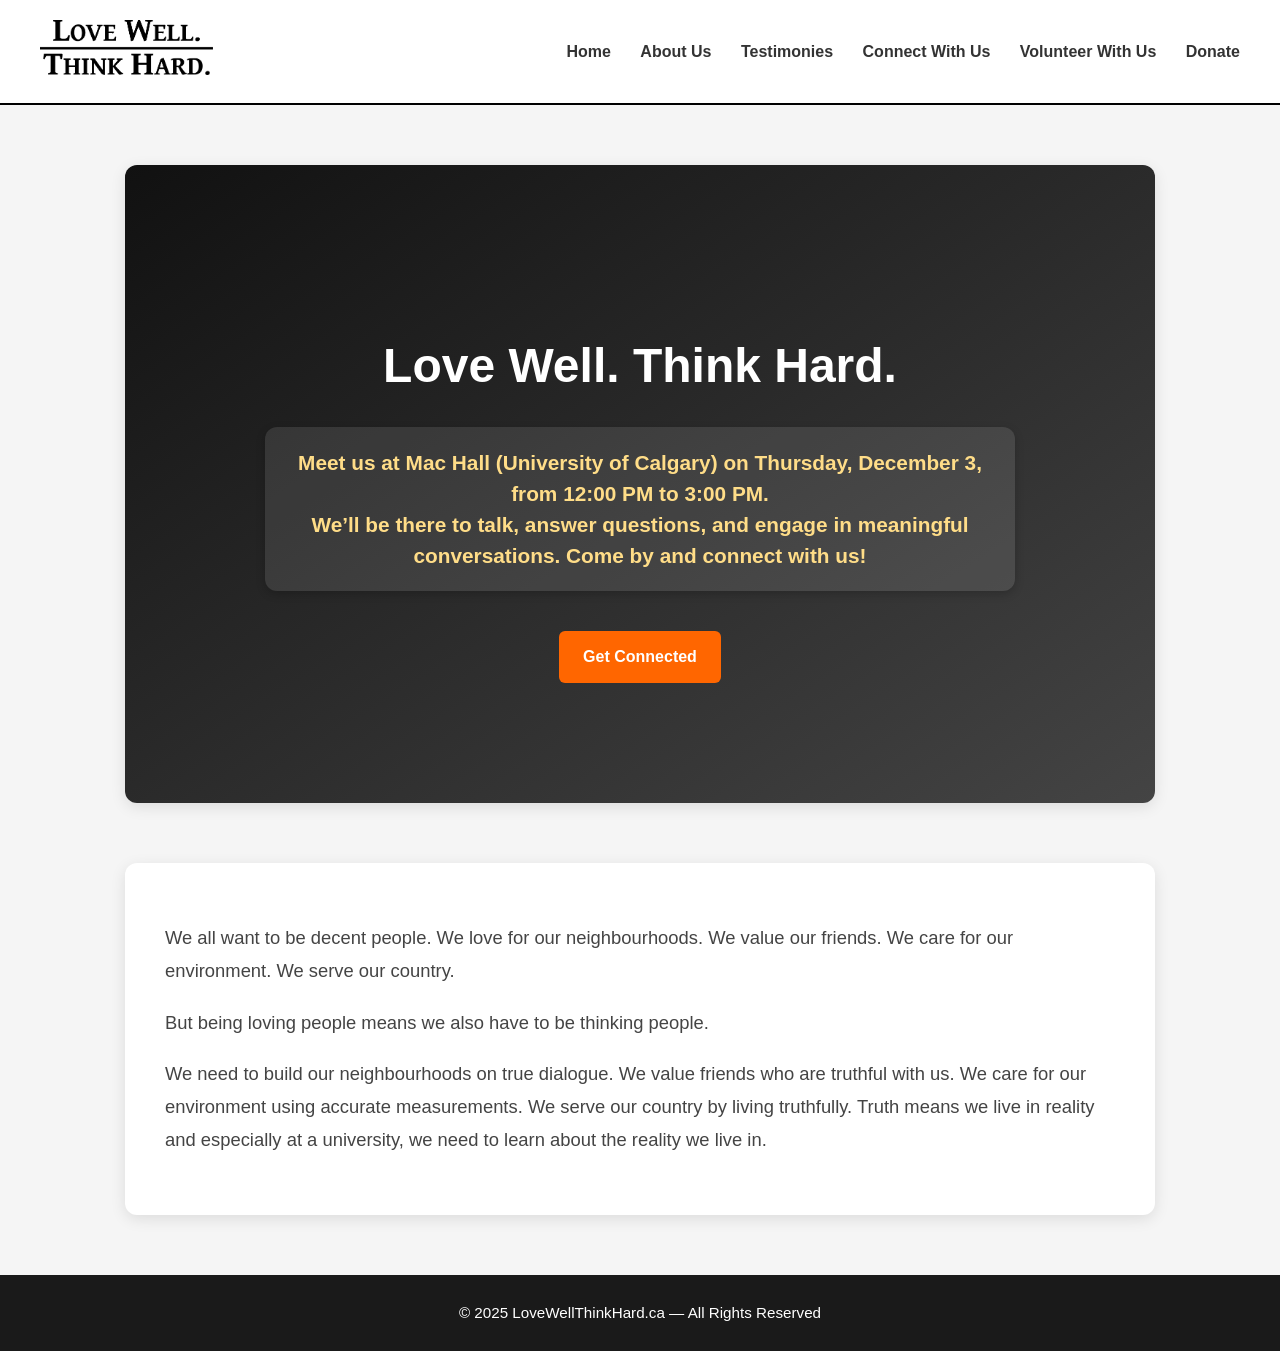
==== index.html @ a36fe513 "almost" ====
<!DOCTYPE html>
<html lang="en">
<head>
  <meta charset="UTF-8" />
  <meta name="viewport" content="width=device-width, initial-scale=1.0" />
  <link rel="icon" type="image/png" href="webfiles/logo small.jpg">

  <title>Love Well Think Hard - Home</title>
  <style>
    body {
      margin: 0;
      font-family: 'Segoe UI', Tahoma, Geneva, Verdana, sans-serif;
      background: #f5f5f5;
      color: #333;
      line-height: 1.7;
    }
    header {
      background: #ffffff;
      padding: 20px 40px;
      display: flex;
      justify-content: space-between;
      align-items: center;
      border-bottom: 2px solid #000000;
      position: sticky;
      top: 0;
      z-index: 10;
    }
    .logo img {
      height: 55px;
    }
    nav a {
      color: #333;
      margin-left: 25px;
      text-decoration: none;
      font-weight: 600;
      font-size: 1rem;
      transition: 0.3s;
    }
    nav a:hover {
      text-decoration: underline;
      color: #0077cc;
    }
    .hero {
      background: linear-gradient(to bottom right, #111, #444);
      color: white;
      padding: 120px 40px;
      text-align: center;
      border-radius: 12px;
      max-width: 950px;
      margin: 60px auto;
      box-shadow: 0 4px 15px rgba(0,0,0,0.1);
    }
    .hero h1 {
      font-size: 48px;
      font-weight: 800;
      margin-bottom: 20px;
    }
    .meet-us {
      background: rgba(255, 255, 255, 0.1);
      padding: 20px 25px;
      border-radius: 12px;
      font-size: 1.3rem;
      margin: 20px auto;
      max-width: 700px;
      color: #ffdd88;
      font-weight: 600;
      line-height: 1.5;
      box-shadow: 0 3px 10px rgba(0,0,0,0.2);
    }
    .intro {
      background: #ffffff;
      max-width: 950px;
      margin: 40px auto;
      padding: 40px;
      border-radius: 12px;
      box-shadow: 0 4px 15px rgba(0,0,0,0.1);
      font-size: 1.15rem;
      color: #444;
      line-height: 1.8;
    }
    .btn {
      background: #ff6600;
      padding: 12px 24px;
      border-radius: 6px;
      color: white;
      text-decoration: none;
      font-weight: bold;
      display: inline-block;
      margin-top: 20px;
      transition: 0.3s;
    }
    .btn:hover {
      background: #e65c00;
    }
    footer {
      background: #1a1a1a;
      color: white;
      text-align: center;
      padding: 25px;
      margin-top: 60px;
      font-size: 0.95rem;
    }
  </style>
</head>
<body>
  <header>
    <div class="logo">
      <img src="webfiles/logo.png" alt="Love Well Think Hard Logo">
    </div>
    <nav>
      <a href="index.html">Home</a>
      <a href="about.html">About Us</a>
      <a href="testimonies.html">Testimonies</a>
      <a href="connect.html">Connect With Us</a>
      <a href="volunteer.html">Volunteer With Us</a>
      <a href="donate.html">Donate</a>
    </nav>
  </header>

  <section class="hero">
    <h1>Love Well. Think Hard.</h1>

    <div class="meet-us">
      Meet us at <strong>Mac Hall (University of Calgary)</strong> on <strong>Thursday, December 3</strong>, from <strong>12:00 PM to 3:00 PM</strong>.<br>
      We’ll be there to talk, answer questions, and engage in meaningful conversations. Come by and connect with us!
    </div>

    <a href="connect.html" class="btn">Get Connected</a>
  </section>

  <section class="intro">
    <p>We all want to be decent people. We love for our neighbourhoods. We value our friends. We care for our environment. We serve our country.</p>
    <p>But being loving people means we also have to be thinking people.</p>
    <p>We need to build our neighbourhoods on true dialogue. We value friends who are truthful with us. We care for our environment using accurate measurements. We serve our country by living truthfully. Truth means we live in reality and especially at a university, we need to learn about the reality we live in.</p>
  </section>

  <footer>
    © 2025 LoveWellThinkHard.ca — All Rights Reserved
  </footer>
</body>
</html>
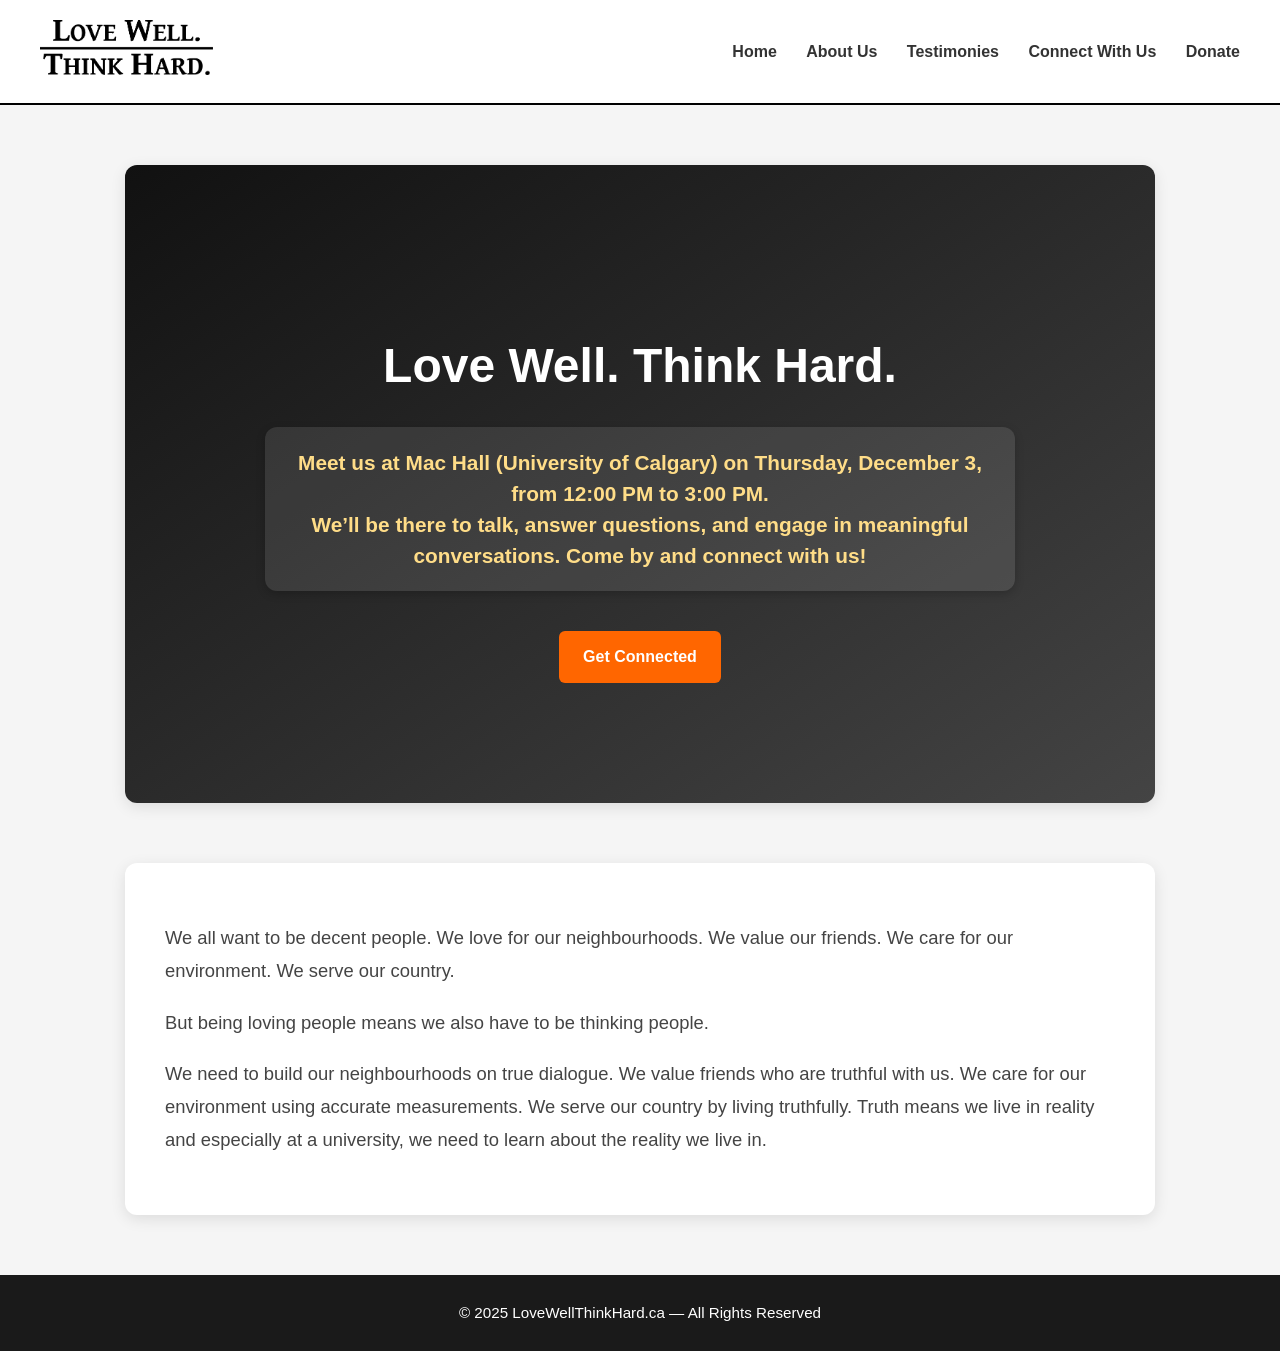
==== commit 43e549de: "Major changes" ====
--- a/index.html
+++ b/index.html
@@ -105,14 +105,17 @@
 <body>
   <header>
     <div class="logo">
-      <img src="webfiles/logo.png" alt="Love Well Think Hard Logo">
+      <a href="index.html">
+        <img src="webfiles/logo.png" alt="Love Well Think Hard Logo">
+      </a>
     </div>
+
     <nav>
       <a href="index.html">Home</a>
       <a href="about.html">About Us</a>
       <a href="testimonies.html">Testimonies</a>
       <a href="connect.html">Connect With Us</a>
-      <a href="volunteer.html">Volunteer With Us</a>
+      <!-- <a href="volunteer.html">Volunteer With Us</a> -->
       <a href="donate.html">Donate</a>
     </nav>
   </header>
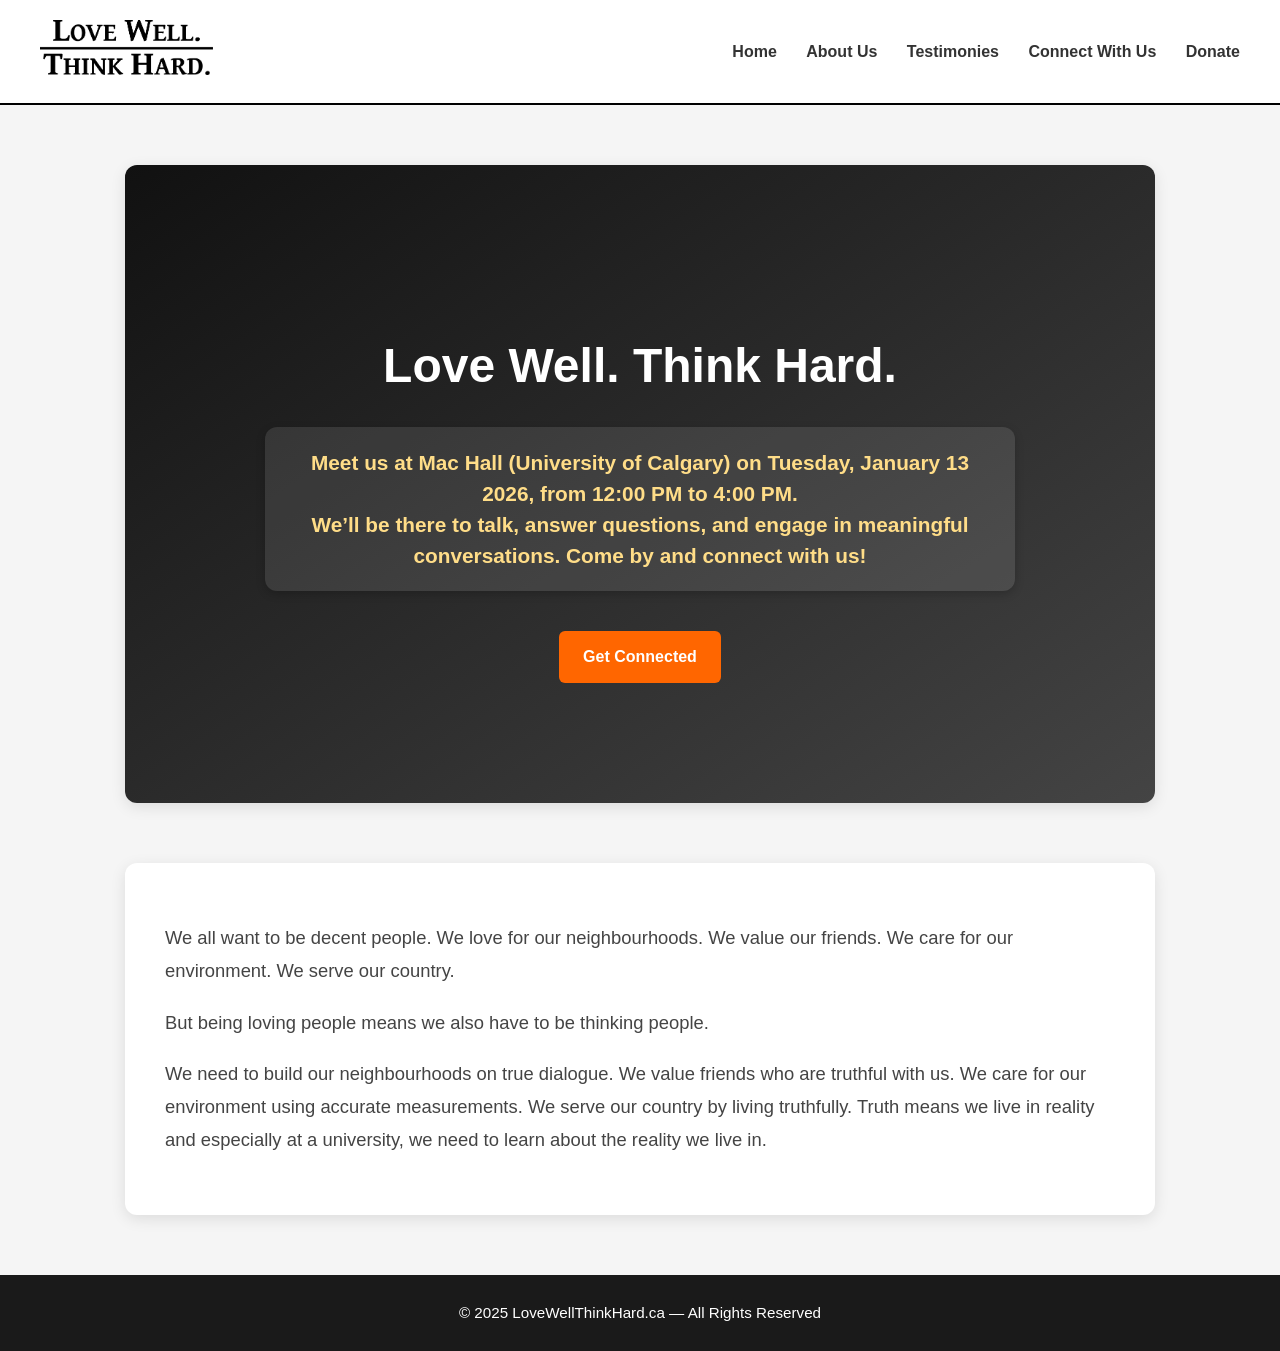
==== commit 010d3398: "update" ====
--- a/index.html
+++ b/index.html
@@ -124,7 +124,7 @@
     <h1>Love Well. Think Hard.</h1>
 
     <div class="meet-us">
-      Meet us at <strong>Mac Hall (University of Calgary)</strong> on <strong>Thursday, December 3</strong>, from <strong>12:00 PM to 3:00 PM</strong>.<br>
+      Meet us at <strong>Mac Hall (University of Calgary)</strong> on <strong>Tuesday, January 13 2026</strong>, from <strong>12:00 PM to 4:00 PM</strong>.<br>
       We’ll be there to talk, answer questions, and engage in meaningful conversations. Come by and connect with us!
     </div>
 
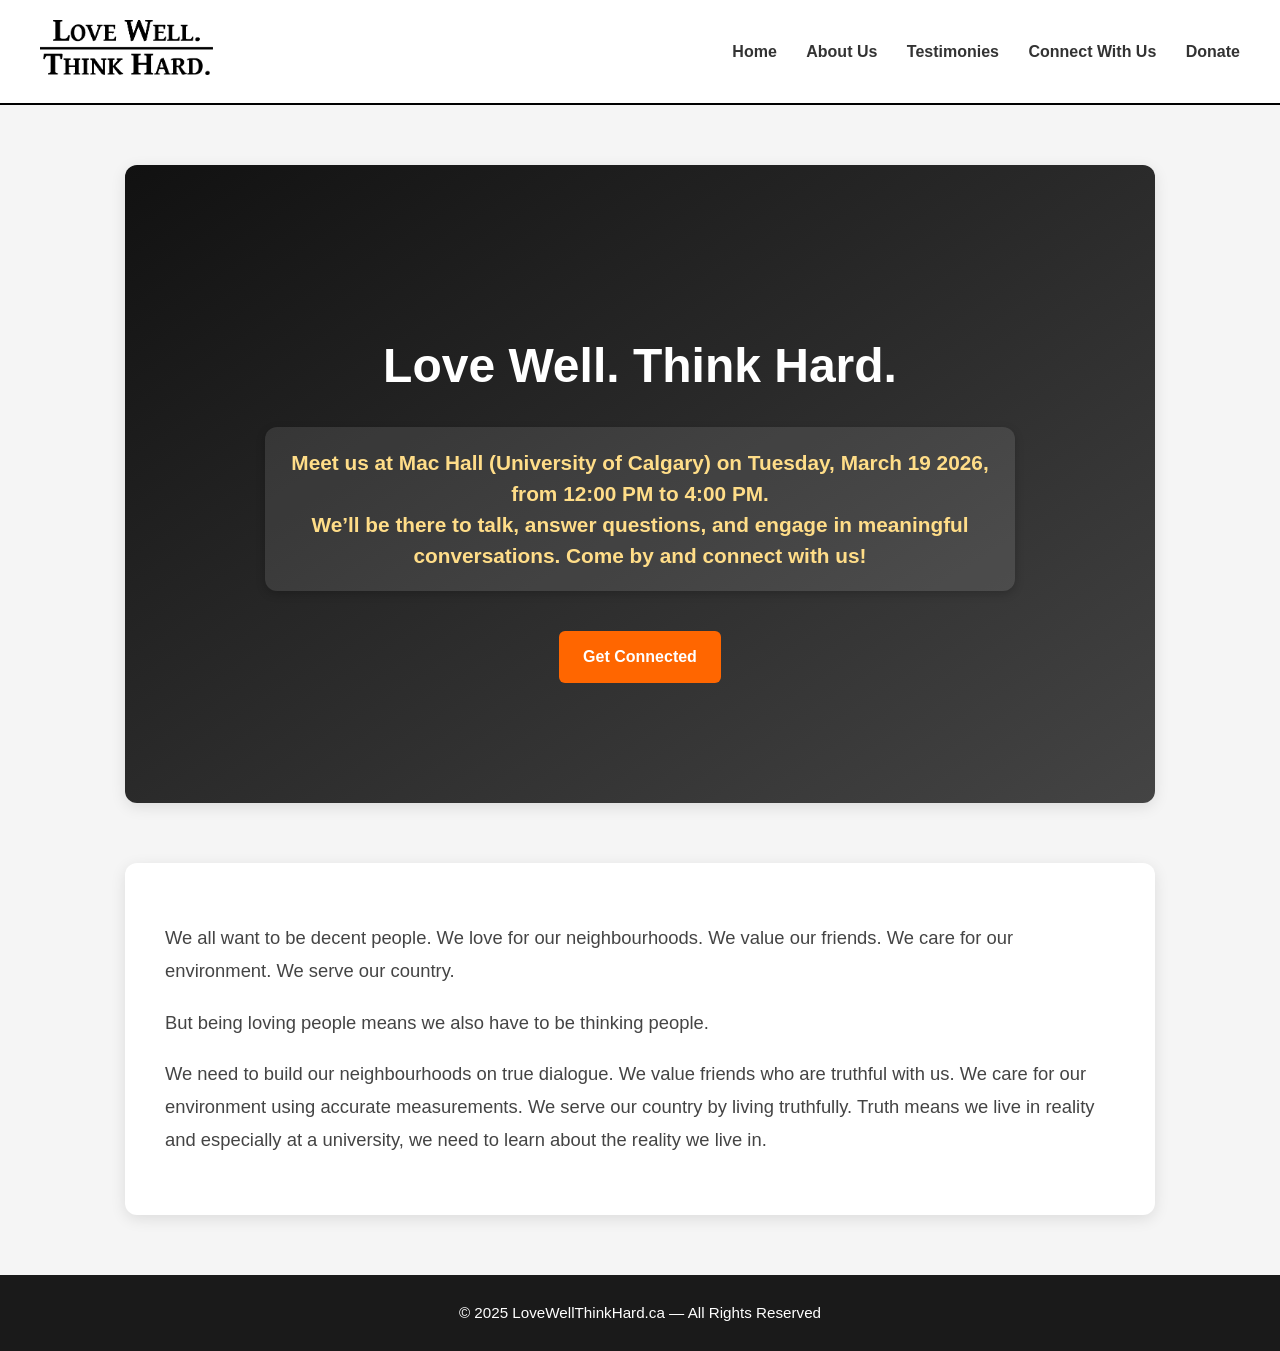
==== commit a5724315: "march 2026" ====
--- a/index.html
+++ b/index.html
@@ -124,7 +124,7 @@
     <h1>Love Well. Think Hard.</h1>
 
     <div class="meet-us">
-      Meet us at <strong>Mac Hall (University of Calgary)</strong> on <strong>Tuesday, January 13 2026</strong>, from <strong>12:00 PM to 4:00 PM</strong>.<br>
+      Meet us at <strong>Mac Hall (University of Calgary)</strong> on <strong>Tuesday, March 19 2026</strong>, from <strong>12:00 PM to 4:00 PM</strong>.<br>
       We’ll be there to talk, answer questions, and engage in meaningful conversations. Come by and connect with us!
     </div>
 
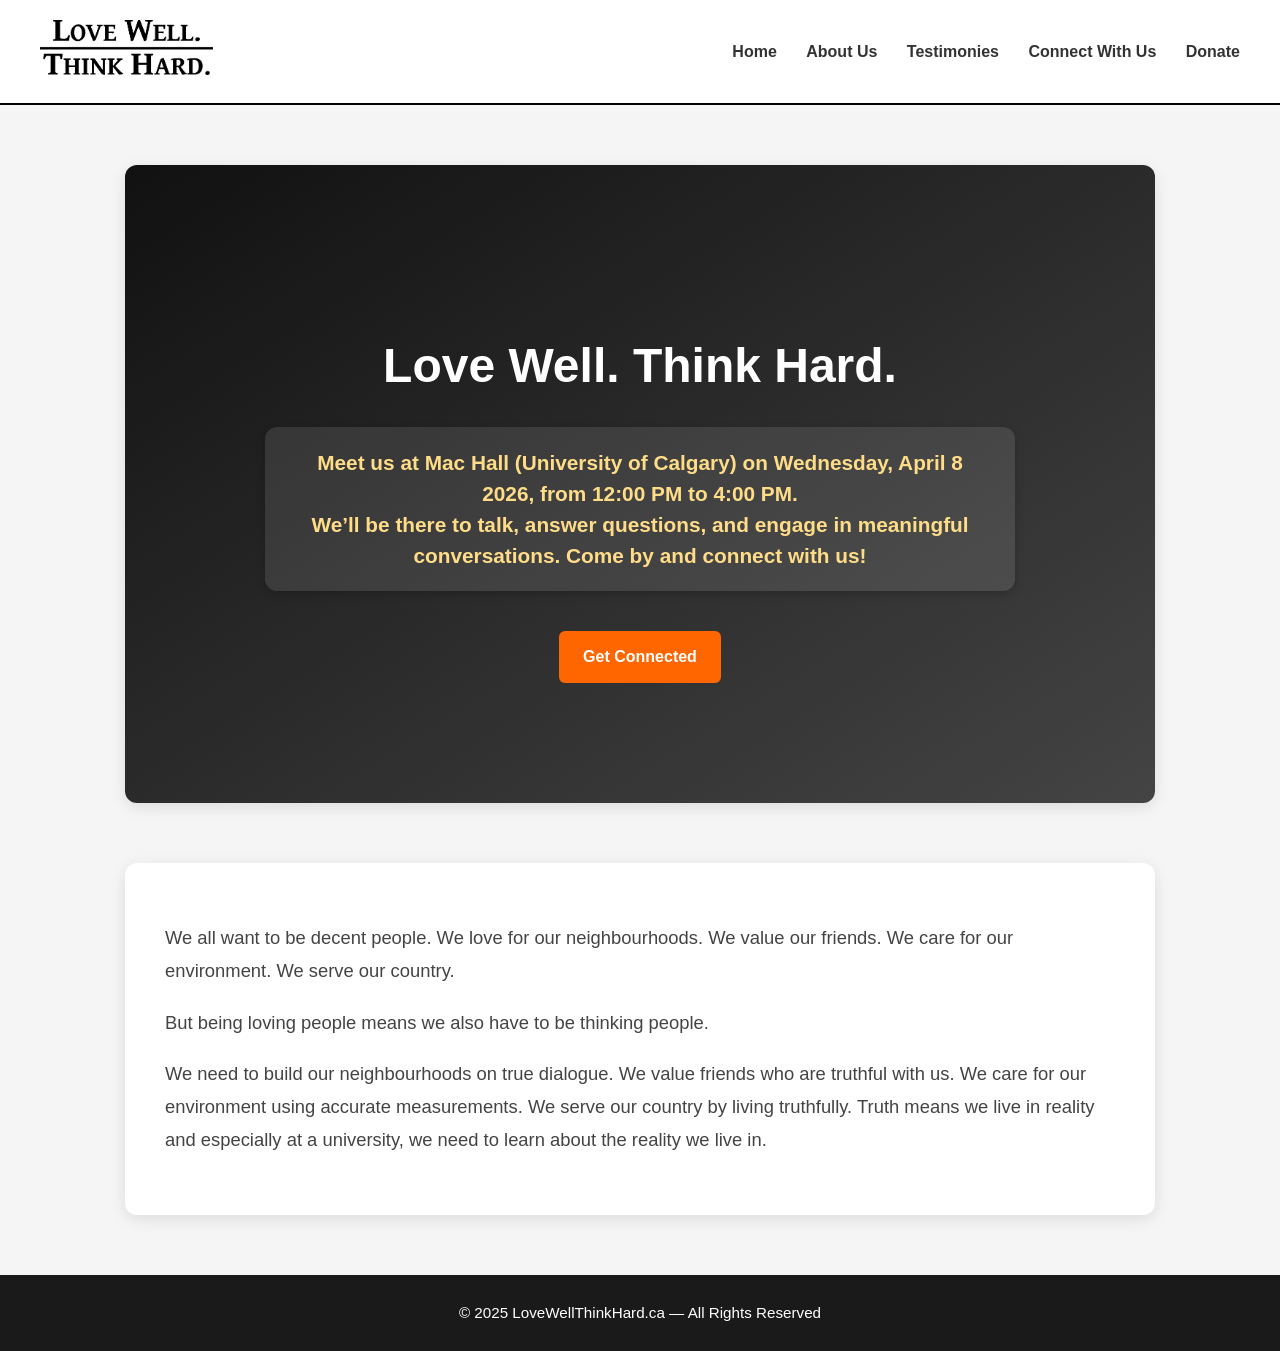
==== commit 5a21cbba: "april" ====
--- a/index.html
+++ b/index.html
@@ -124,7 +124,7 @@
     <h1>Love Well. Think Hard.</h1>
 
     <div class="meet-us">
-      Meet us at <strong>Mac Hall (University of Calgary)</strong> on <strong>Tuesday, March 19 2026</strong>, from <strong>12:00 PM to 4:00 PM</strong>.<br>
+      Meet us at <strong>Mac Hall (University of Calgary)</strong> on <strong>Wednesday, April 8 2026</strong>, from <strong>12:00 PM to 4:00 PM</strong>.<br>
       We’ll be there to talk, answer questions, and engage in meaningful conversations. Come by and connect with us!
     </div>
 
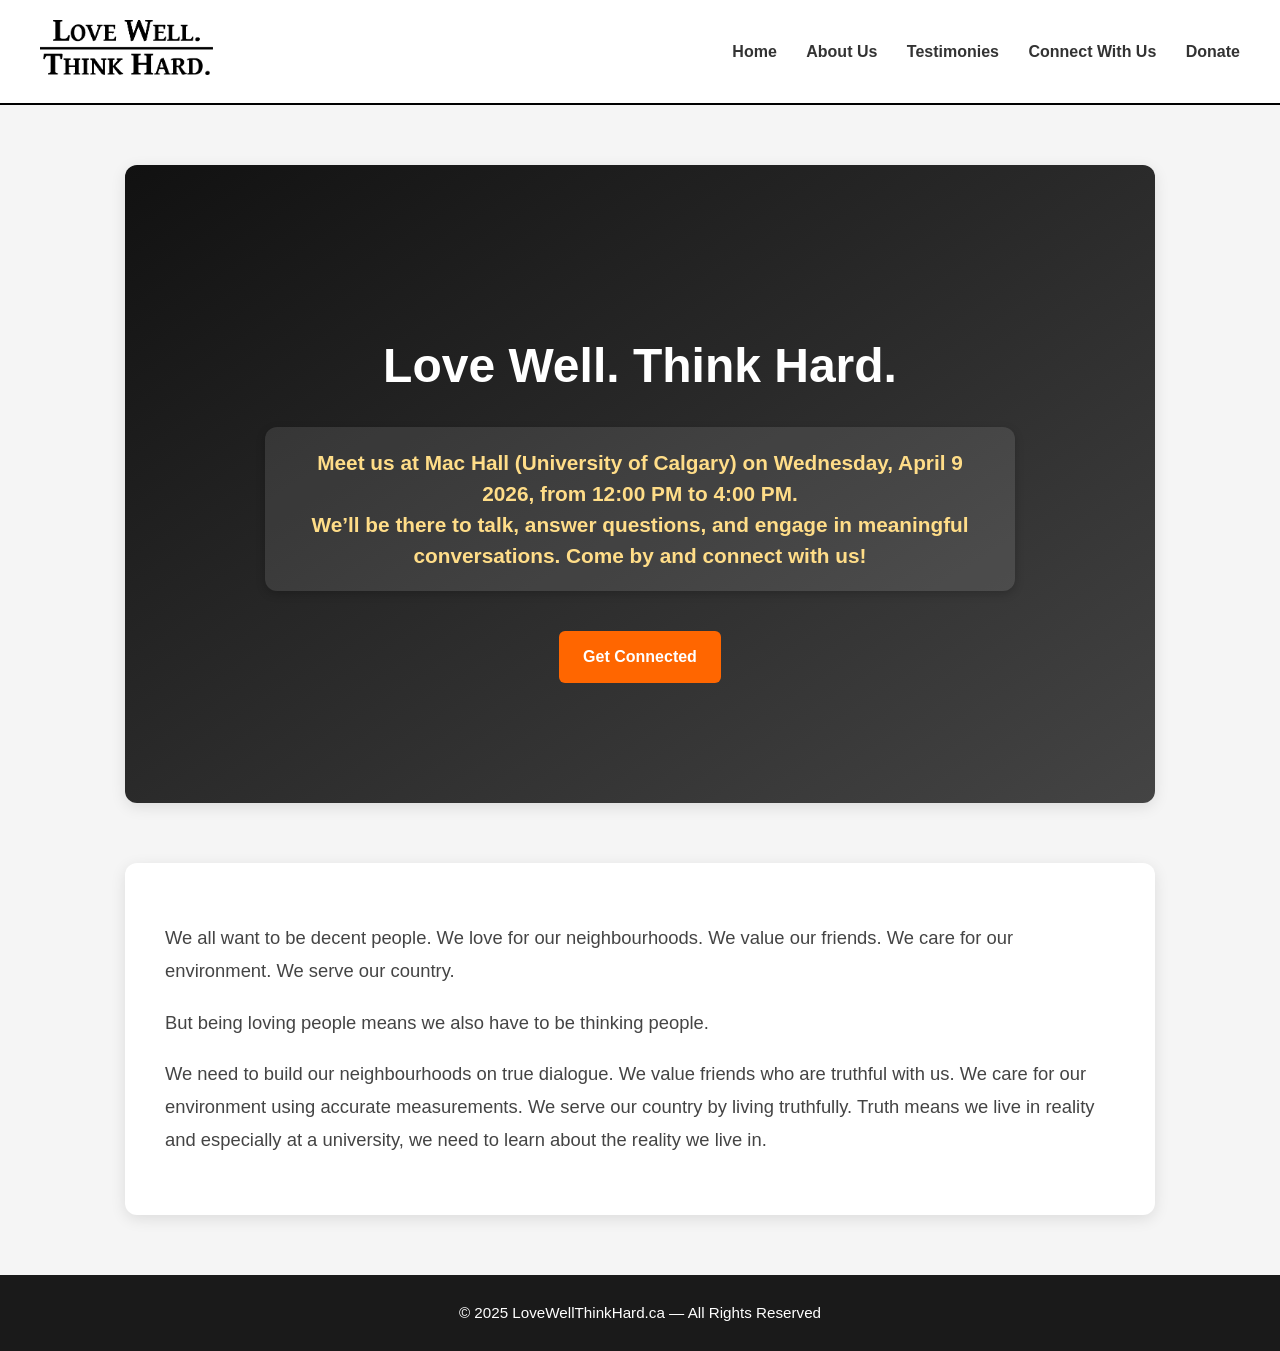
==== commit 5d4f9b7b: "apr9" ====
--- a/index.html
+++ b/index.html
@@ -124,7 +124,7 @@
     <h1>Love Well. Think Hard.</h1>
 
     <div class="meet-us">
-      Meet us at <strong>Mac Hall (University of Calgary)</strong> on <strong>Wednesday, April 8 2026</strong>, from <strong>12:00 PM to 4:00 PM</strong>.<br>
+      Meet us at <strong>Mac Hall (University of Calgary)</strong> on <strong>Wednesday, April 9 2026</strong>, from <strong>12:00 PM to 4:00 PM</strong>.<br>
       We’ll be there to talk, answer questions, and engage in meaningful conversations. Come by and connect with us!
     </div>
 
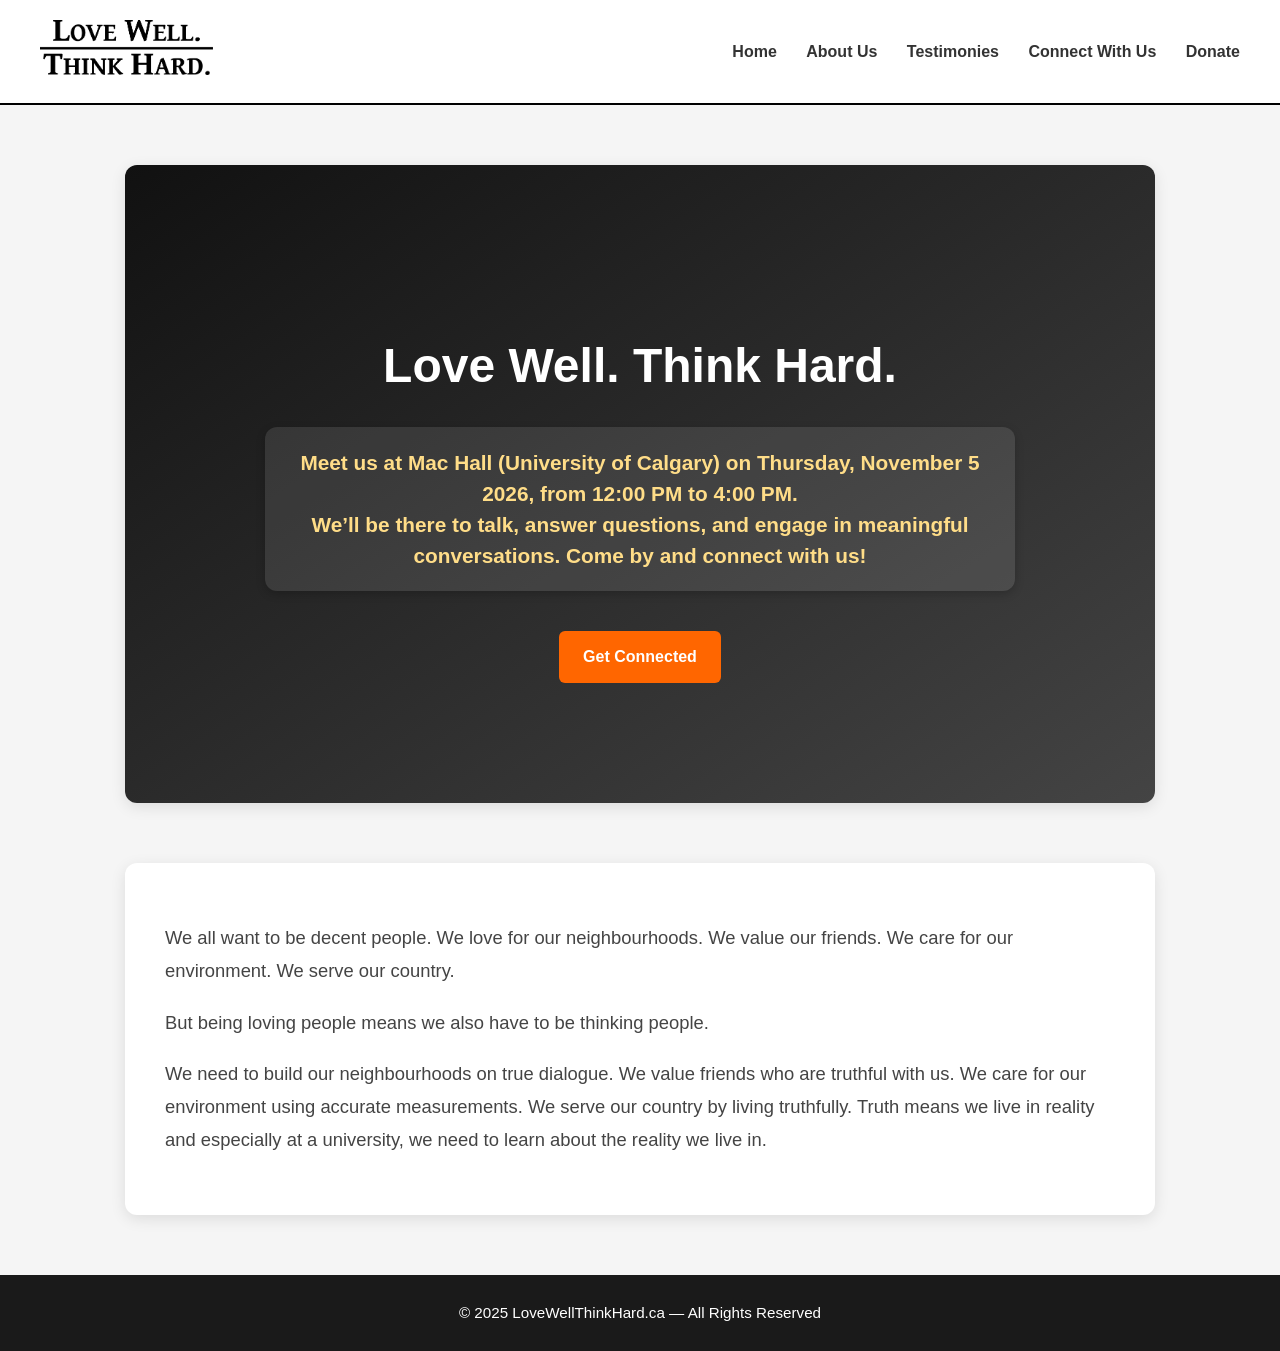
==== commit 83a604c3: "nov 5 update" ====
--- a/index.html
+++ b/index.html
@@ -124,7 +124,7 @@
     <h1>Love Well. Think Hard.</h1>
 
     <div class="meet-us">
-      Meet us at <strong>Mac Hall (University of Calgary)</strong> on <strong>Wednesday, April 9 2026</strong>, from <strong>12:00 PM to 4:00 PM</strong>.<br>
+      Meet us at <strong>Mac Hall (University of Calgary)</strong> on <strong>Thursday, November 5 2026</strong>, from <strong>12:00 PM to 4:00 PM</strong>.<br>
       We’ll be there to talk, answer questions, and engage in meaningful conversations. Come by and connect with us!
     </div>
 
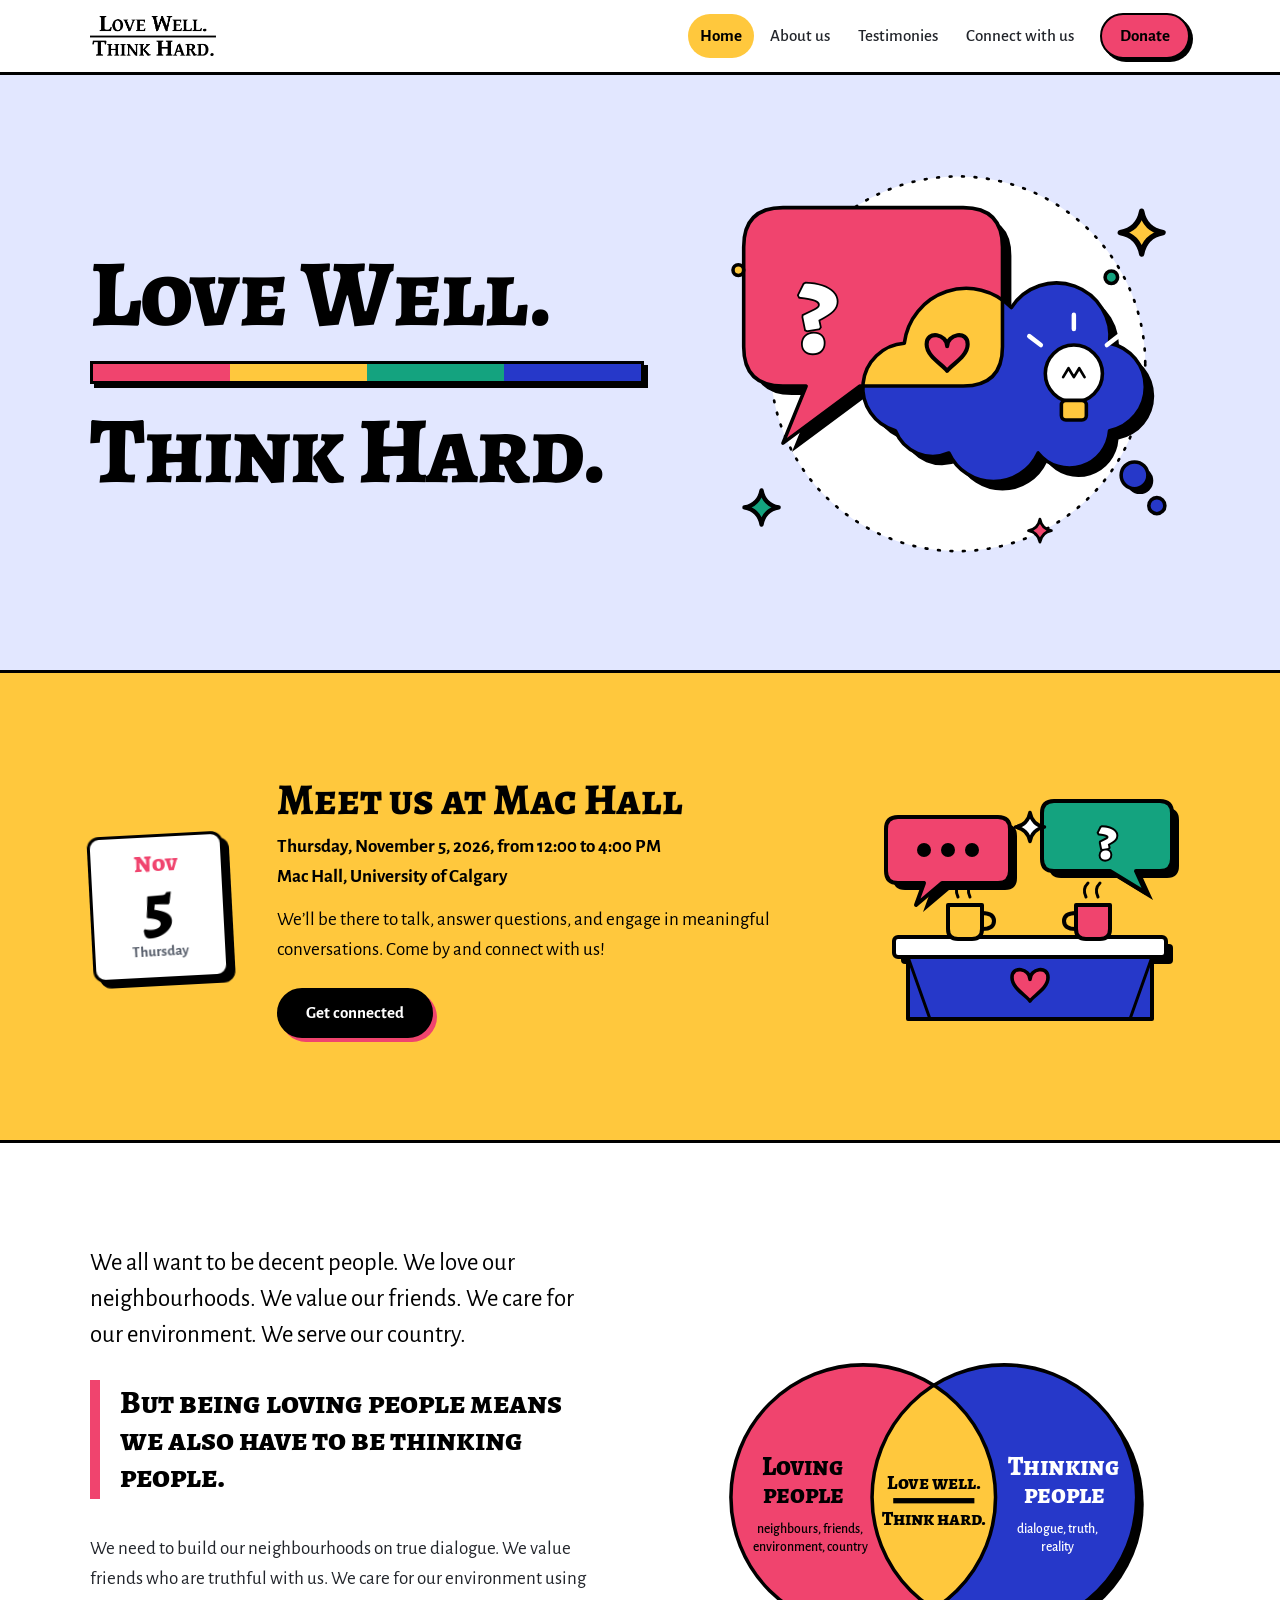
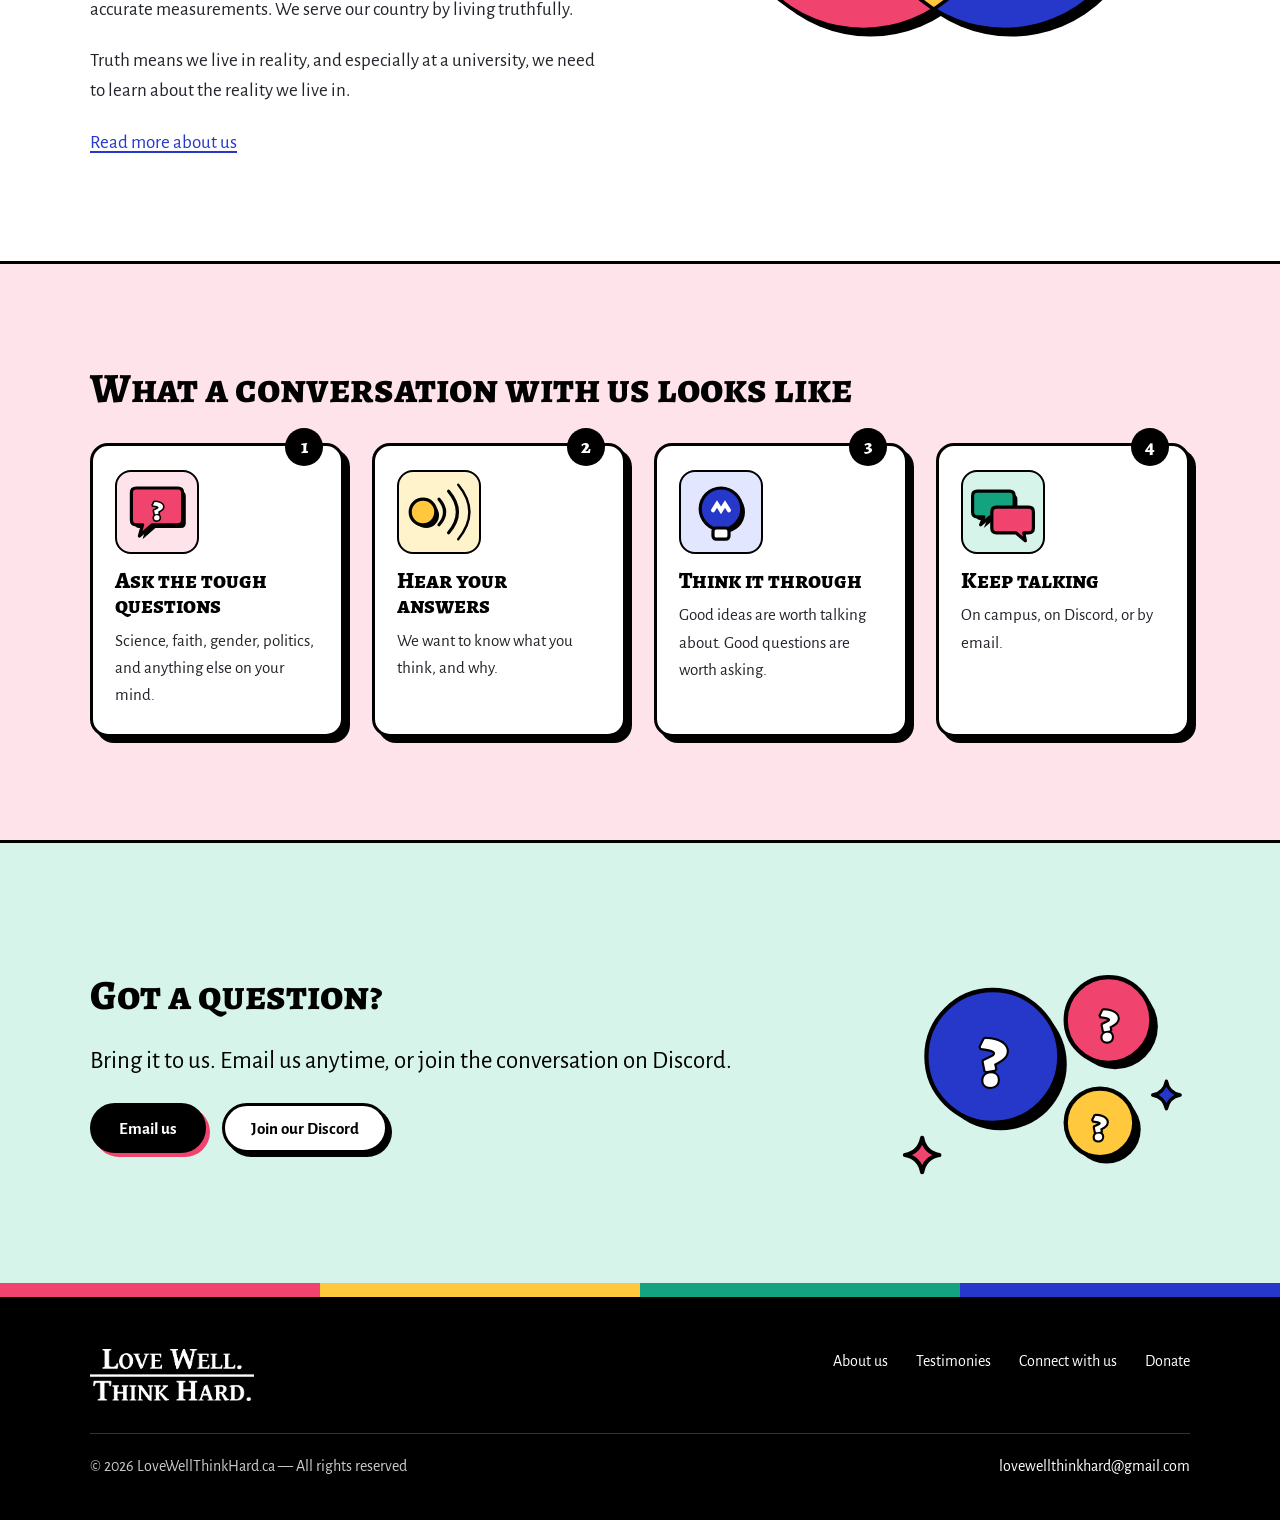
==== commit 35c6defc: "colorful added" ====
--- a/index.html
+++ b/index.html
@@ -1,144 +1,211 @@
 <!DOCTYPE html>
 <html lang="en">
 <head>
-  <meta charset="UTF-8" />
-  <meta name="viewport" content="width=device-width, initial-scale=1.0" />
-  <link rel="icon" type="image/png" href="webfiles/logo small.jpg">
-
-  <title>Love Well Think Hard - Home</title>
-  <style>
-    body {
-      margin: 0;
-      font-family: 'Segoe UI', Tahoma, Geneva, Verdana, sans-serif;
-      background: #f5f5f5;
-      color: #333;
-      line-height: 1.7;
-    }
-    header {
-      background: #ffffff;
-      padding: 20px 40px;
-      display: flex;
-      justify-content: space-between;
-      align-items: center;
-      border-bottom: 2px solid #000000;
-      position: sticky;
-      top: 0;
-      z-index: 10;
-    }
-    .logo img {
-      height: 55px;
-    }
-    nav a {
-      color: #333;
-      margin-left: 25px;
-      text-decoration: none;
-      font-weight: 600;
-      font-size: 1rem;
-      transition: 0.3s;
-    }
-    nav a:hover {
-      text-decoration: underline;
-      color: #0077cc;
-    }
-    .hero {
-      background: linear-gradient(to bottom right, #111, #444);
-      color: white;
-      padding: 120px 40px;
-      text-align: center;
-      border-radius: 12px;
-      max-width: 950px;
-      margin: 60px auto;
-      box-shadow: 0 4px 15px rgba(0,0,0,0.1);
-    }
-    .hero h1 {
-      font-size: 48px;
-      font-weight: 800;
-      margin-bottom: 20px;
-    }
-    .meet-us {
-      background: rgba(255, 255, 255, 0.1);
-      padding: 20px 25px;
-      border-radius: 12px;
-      font-size: 1.3rem;
-      margin: 20px auto;
-      max-width: 700px;
-      color: #ffdd88;
-      font-weight: 600;
-      line-height: 1.5;
-      box-shadow: 0 3px 10px rgba(0,0,0,0.2);
-    }
-    .intro {
-      background: #ffffff;
-      max-width: 950px;
-      margin: 40px auto;
-      padding: 40px;
-      border-radius: 12px;
-      box-shadow: 0 4px 15px rgba(0,0,0,0.1);
-      font-size: 1.15rem;
-      color: #444;
-      line-height: 1.8;
-    }
-    .btn {
-      background: #ff6600;
-      padding: 12px 24px;
-      border-radius: 6px;
-      color: white;
-      text-decoration: none;
-      font-weight: bold;
-      display: inline-block;
-      margin-top: 20px;
-      transition: 0.3s;
-    }
-    .btn:hover {
-      background: #e65c00;
-    }
-    footer {
-      background: #1a1a1a;
-      color: white;
-      text-align: center;
-      padding: 25px;
-      margin-top: 60px;
-      font-size: 0.95rem;
-    }
-  </style>
+  <meta charset="UTF-8">
+  <meta name="viewport" content="width=device-width, initial-scale=1">
+  <title>Love Well. Think Hard.</title>
+  <meta name="description" content="A group of local Christians at the University of Calgary who love our community and love dialogue. Come talk with us.">
+  <meta name="theme-color" content="#ffffff">
+  <meta property="og:title" content="Love Well. Think Hard.">
+  <meta property="og:description" content="A group of local Christians at the University of Calgary who love our community and love dialogue. Come talk with us.">
+  <meta property="og:image" content="webfiles/logo.png">
+  <link rel="icon" type="image/jpeg" href="webfiles/logo%20small.jpg">
+  <link rel="preconnect" href="https://fonts.googleapis.com">
+  <link rel="preconnect" href="https://fonts.gstatic.com" crossorigin>
+  <link rel="stylesheet" href="https://fonts.googleapis.com/css2?family=Alegreya+SC:wght@700;800&family=Alegreya+Sans:ital,wght@0,400;0,500;0,700;1,400&display=swap">
+  <link rel="stylesheet" href="styles.css">
 </head>
 <body>
-  <header>
-    <div class="logo">
-      <a href="index.html">
-        <img src="webfiles/logo.png" alt="Love Well Think Hard Logo">
+  <a class="skip" href="#main">Skip to content</a>
+
+  <header class="site-header">
+    <div class="wrap">
+      <a class="brand" href="index.html">
+        <img src="webfiles/logo.png" alt="Love Well. Think Hard. — home" width="1892" height="601">
       </a>
+      <button class="nav-toggle" type="button" aria-expanded="false" aria-controls="site-nav" aria-label="Menu"><span></span></button>
+      <nav id="site-nav" class="nav" aria-label="Main">
+        <a href="index.html" aria-current="page">Home</a>
+        <a href="about.html">About us</a>
+        <a href="testimonies.html">Testimonies</a>
+        <a href="connect.html">Connect with us</a>
+        <!-- <a href="volunteer.html">Volunteer with us</a> -->
+        <a href="donate.html" class="nav-donate">Donate</a>
+      </nav>
     </div>
-
-    <nav>
-      <a href="index.html">Home</a>
-      <a href="about.html">About Us</a>
-      <a href="testimonies.html">Testimonies</a>
-      <a href="connect.html">Connect With Us</a>
-      <!-- <a href="volunteer.html">Volunteer With Us</a> -->
-      <a href="donate.html">Donate</a>
-    </nav>
   </header>
 
-  <section class="hero">
-    <h1>Love Well. Think Hard.</h1>
-
-    <div class="meet-us">
-      Meet us at <strong>Mac Hall (University of Calgary)</strong> on <strong>Thursday, November 5 2026</strong>, from <strong>12:00 PM to 4:00 PM</strong>.<br>
-      We’ll be there to talk, answer questions, and engage in meaningful conversations. Come by and connect with us!
+  <main id="main">
+    <section class="split hero cobalt-tint">
+      <div class="wrap split-grid">
+        <h1 class="hero-title">
+          <span class="split-top">Love Well.</span>
+          <span class="split-rule" aria-hidden="true"></span>
+          <span class="split-bottom">Think Hard.</span>
+        </h1>
+        <svg class="art" viewBox="0 0 540 470" role="img" aria-label="Illustration: a speech bubble and a thought bubble overlap, with a heart where they meet">
+  <defs><clipPath id="clip-bubble"><path d="M84,50 H286 Q330,50 330,94 V206 Q330,250 286,250 H170 L84,314 L110,250 H84 Q40,250 40,206 V94 Q40,50 84,50 Z"/></clipPath></defs>
+  <circle cx="280" cy="225" r="210" class="f-white"/>
+  <circle cx="280" cy="225" r="210" class="ink-thin no-fill" stroke-dasharray="2 12"/>
+  <path class="f-ink" transform="translate(10 10)" d="M84,50 H286 Q330,50 330,94 V206 Q330,250 286,250 H170 L84,314 L110,250 H84 Q40,250 40,206 V94 Q40,50 84,50 Z"/>
+  <path class="f-ink" transform="translate(10 10)" d="M210,300 A50,50 0 0 1 220,202 A70,70 0 0 1 340,162 A60,60 0 0 1 450,202 A50,50 0 0 1 450,300 A45,45 0 0 1 370,325 A55,55 0 0 1 270,325 A45,45 0 0 1 210,300 Z"/>
+  <path class="f-rose" d="M84,50 H286 Q330,50 330,94 V206 Q330,250 286,250 H170 L84,314 L110,250 H84 Q40,250 40,206 V94 Q40,50 84,50 Z"/>
+  <path class="f-cobalt" d="M210,300 A50,50 0 0 1 220,202 A70,70 0 0 1 340,162 A60,60 0 0 1 450,202 A50,50 0 0 1 450,300 A45,45 0 0 1 370,325 A55,55 0 0 1 270,325 A45,45 0 0 1 210,300 Z"/>
+  <path class="f-sun" d="M210,300 A50,50 0 0 1 220,202 A70,70 0 0 1 340,162 A60,60 0 0 1 450,202 A50,50 0 0 1 450,300 A45,45 0 0 1 370,325 A55,55 0 0 1 270,325 A45,45 0 0 1 210,300 Z" clip-path="url(#clip-bubble)"/>
+  <path class="ink no-fill" d="M84,50 H286 Q330,50 330,94 V206 Q330,250 286,250 H170 L84,314 L110,250 H84 Q40,250 40,206 V94 Q40,50 84,50 Z"/>
+  <path class="ink no-fill" d="M210,300 A50,50 0 0 1 220,202 A70,70 0 0 1 340,162 A60,60 0 0 1 450,202 A50,50 0 0 1 450,300 A45,45 0 0 1 370,325 A55,55 0 0 1 270,325 A45,45 0 0 1 210,300 Z"/>
+  <circle cx="478" cy="350" r="15" class="f-ink" transform="translate(6 6)"/>
+  <circle cx="478" cy="350" r="15" class="ink f-cobalt"/>
+  <circle cx="503" cy="384" r="9" class="ink f-cobalt"/>
+  <text x="122" y="212" class="art-glyph" font-size="150" text-anchor="middle">?</text>
+  <g>
+    <line x1="410" y1="186" x2="410" y2="170" class="ray"/>
+    <line x1="447" y1="204" x2="460" y2="194" class="ray"/>
+    <line x1="373" y1="204" x2="360" y2="194" class="ray"/>
+    <circle cx="410" cy="236" r="32" class="ink f-white"/>
+    <path d="M398,240 L404,230 L410,240 L416,230 L422,240" class="ink-thin no-fill"/>
+    <rect x="396" y="266" width="28" height="22" rx="5" class="ink f-sun"/>
+  </g>
+  <path class="ink f-rose" transform="translate(268 210) scale(1.15) translate(0 -14)" d="M0,10 C0,-2 -20,-6 -20,8 C-20,20 -4,28 0,34 C4,28 20,20 20,8 C20,-6 0,-2 0,10 Z"/>
+  <path class="ink f-sun" transform="translate(486 78) scale(1.5)" d="M0,-16 Q2.5,-2.5 16,0 Q2.5,2.5 0,16 Q-2.5,2.5 -16,0 Q-2.5,-2.5 0,-16Z"/>
+  <path class="ink f-mint" transform="translate(60 386) scale(1.2)" d="M0,-16 Q2.5,-2.5 16,0 Q2.5,2.5 0,16 Q-2.5,2.5 -16,0 Q-2.5,-2.5 0,-16Z"/>
+  <path class="ink f-rose" transform="translate(372 412) scale(0.8)" d="M0,-16 Q2.5,-2.5 16,0 Q2.5,2.5 0,16 Q-2.5,2.5 -16,0 Q-2.5,-2.5 0,-16Z"/>
+  <circle cx="452" cy="128" r="7" class="ink f-mint"/>
+  <circle cx="34" cy="120" r="6" class="ink f-sun"/>
+</svg>
+      </div>
+    </section>
+
+    <section class="band sun" aria-labelledby="event-title">
+      <div class="wrap event">
+        <div class="event-date" aria-hidden="true">
+          <span class="m">Nov</span>
+          <span class="d">5</span>
+          <span class="w">Thursday</span>
+        </div>
+        <div class="event-body">
+          <h2 id="event-title">Meet us at Mac Hall</h2>
+          <p class="when">Thursday, November 5, 2026, from 12:00 to 4:00 PM<br>Mac Hall, University of Calgary</p>
+          <p>We’ll be there to talk, answer questions, and engage in meaningful conversations. Come by and connect with us!</p>
+          <a href="connect.html" class="btn btn-dark">Get connected</a>
+        </div>
+        <div class="event-art"><svg class="art" viewBox="0 0 320 240" role="img" aria-label="Illustration: a table with two coffee cups and conversation bubbles">
+  <path class="f-ink" transform="translate(7 7)" d="M28,30 H128 Q140,30 140,42 V84 Q140,96 128,96 H72 L46,118 L54,96 H28 Q16,96 16,84 V42 Q16,30 28,30Z"/>
+  <path class="ink f-rose" d="M28,30 H128 Q140,30 140,42 V84 Q140,96 128,96 H72 L46,118 L54,96 H28 Q16,96 16,84 V42 Q16,30 28,30Z"/>
+  <circle cx="54" cy="63" r="7" class="f-ink"/><circle cx="78" cy="63" r="7" class="f-ink"/><circle cx="102" cy="63" r="7" class="f-ink"/>
+  <path class="f-ink" transform="translate(7 7)" d="M184,14 H290 Q302,14 302,26 V72 Q302,84 290,84 H266 L276,106 L240,84 H184 Q172,84 172,72 V26 Q172,14 184,14Z"/>
+  <path class="ink f-mint" d="M184,14 H290 Q302,14 302,26 V72 Q302,84 290,84 H266 L276,106 L240,84 H184 Q172,84 172,72 V26 Q172,14 184,14Z"/>
+  <text x="237" y="72" class="art-glyph" font-size="62" text-anchor="middle">?</text>
+  <rect x="24" y="150" width="272" height="20" rx="4" class="f-ink" transform="translate(7 7)"/>
+  <rect x="24" y="150" width="272" height="20" rx="4" class="ink f-white"/>
+  <path d="M38,170 H282 V232 H38 Z" class="ink f-cobalt"/>
+  <path d="M38,170 L60,232 M282,170 L260,232" class="ink-thin no-fill" stroke="#fff"/>
+  <path class="ink f-rose" transform="translate(160 196) scale(0.9) translate(0 -14)" d="M0,10 C0,-2 -20,-6 -20,8 C-20,20 -4,28 0,34 C4,28 20,20 20,8 C20,-6 0,-2 0,10 Z"/>
+  <g>
+    <path d="M78,118 H112 V142 Q112,152 102,152 H88 Q78,152 78,142 Z" class="ink f-sun"/>
+    <path d="M112,126 Q124,126 124,134 Q124,142 112,142" class="ink no-fill"/>
+    <path d="M88,110 Q84,102 90,96 M100,110 Q96,102 102,96" class="ink-thin no-fill"/>
+  </g>
+  <g>
+    <path d="M206,118 H240 V142 Q240,152 230,152 H216 Q206,152 206,142 Z" class="ink f-rose"/>
+    <path d="M206,126 Q194,126 194,134 Q194,142 206,142" class="ink no-fill"/>
+    <path d="M216,110 Q212,102 218,96 M228,110 Q224,102 230,96" class="ink-thin no-fill"/>
+  </g>
+  <path class="ink f-white" transform="translate(160 40) scale(0.9)" d="M0,-16 Q2.5,-2.5 16,0 Q2.5,2.5 0,16 Q-2.5,2.5 -16,0 Q-2.5,-2.5 0,-16Z"/>
+</svg></div>
+      </div>
+    </section>
+
+    <section class="band" aria-label="Why we’re here">
+      <div class="wrap manifesto">
+        <div class="prose">
+          <p class="lead">We all want to be decent people. We love our neighbourhoods. We value our friends. We care for our environment. We serve our country.</p>
+          <p class="pull">But being loving people means we also have to be thinking people.</p>
+          <p>We need to build our neighbourhoods on true dialogue. We value friends who are truthful with us. We care for our environment using accurate measurements. We serve our country by living truthfully.</p>
+          <p>Truth means we live in reality, and especially at a university, we need to learn about the reality we live in.</p>
+          <p><a href="about.html">Read more about us</a></p>
+        </div>
+        <figure class="diagram diagram-venn">
+<svg viewBox="0 0 580 380" role="img" aria-labelledby="venn-t">
+  <title id="venn-t">Diagram: where loving people and thinking people overlap is Love Well. Think Hard.</title>
+  <defs><clipPath id="clip-left"><circle cx="210" cy="185" r="150"/></clipPath></defs>
+  <circle cx="218" cy="193" r="150" class="f-ink"/>
+  <circle cx="378" cy="193" r="150" class="f-ink"/>
+  <circle cx="210" cy="185" r="150" class="f-rose"/>
+  <circle cx="370" cy="185" r="150" class="f-cobalt"/>
+  <circle cx="370" cy="185" r="150" class="f-sun" clip-path="url(#clip-left)"/>
+  <circle cx="210" cy="185" r="150" class="ink no-fill"/>
+  <circle cx="370" cy="185" r="150" class="ink no-fill"/>
+  <text x="142" y="160" class="dg-label" text-anchor="middle">Loving</text>
+  <text x="142" y="192" class="dg-label" text-anchor="middle">people</text>
+  <text x="150" y="226" class="dg-small" text-anchor="middle">neighbours, friends,</text>
+  <text x="150" y="246" class="dg-small" text-anchor="middle">environment, country</text>
+  <text x="438" y="160" class="dg-label dg-on-dark" text-anchor="middle">Thinking</text>
+  <text x="438" y="192" class="dg-label dg-on-dark" text-anchor="middle">people</text>
+  <text x="430" y="226" class="dg-small dg-on-dark" text-anchor="middle">dialogue, truth,</text>
+  <text x="430" y="246" class="dg-small dg-on-dark" text-anchor="middle">reality</text>
+  <text x="290" y="176" class="dg-label dg-tight" text-anchor="middle">Love well.</text>
+  <rect x="244" y="186" width="92" height="6" class="f-ink"/>
+  <text x="290" y="216" class="dg-label dg-tight" text-anchor="middle">Think hard.</text>
+</svg>
+
+</figure>
+      </div>
+    </section>
+
+    <section class="band rose-tint" aria-labelledby="steps-title">
+      <div class="wrap">
+        <h2 class="section-head" id="steps-title">What a conversation with us looks like</h2>
+        <ol class="steps"><li class="step rose-tint"><div class="step-icon"><svg viewBox="0 0 80 80" aria-hidden="true"><path class="f-ink" transform="translate(4 4)" d="M14,10 H66 Q72,10 72,16 V50 Q72,56 66,56 H34 L18,70 L22,56 H14 Q8,56 8,50 V16 Q8,10 14,10Z"/><path class="ink f-rose" d="M14,10 H66 Q72,10 72,16 V50 Q72,56 66,56 H34 L18,70 L22,56 H14 Q8,56 8,50 V16 Q8,10 14,10Z"/><text x="40" y="50" class="art-glyph" font-size="44" text-anchor="middle">?</text></svg></div><h3>Ask the tough questions</h3><p>Science, faith, gender, politics, and anything else on your mind.</p></li><li class="step sun-tint"><div class="step-icon"><svg viewBox="0 0 80 80" aria-hidden="true"><circle cx="24" cy="44" r="16" class="f-ink"/><circle cx="20" cy="40" r="16" class="ink f-sun"/><path d="M40,24 Q54,40 40,56" class="ink no-fill"/><path d="M52,14 Q74,40 52,66" class="ink no-fill"/><path d="M64,6 Q92,40 64,74" class="ink-thin no-fill"/></svg></div><h3>Hear your answers</h3><p>We want to know what you think, and why.</p></li><li class="step cobalt-tint"><div class="step-icon"><svg viewBox="0 0 80 80" aria-hidden="true"><circle cx="44" cy="40" r="26" class="f-ink"/><circle cx="40" cy="36" r="26" class="ink f-cobalt"/><rect x="30" y="60" width="20" height="14" rx="4" class="ink f-white"/><path d="M30,38 L35,30 L40,38 L45,30 L50,38" class="ray" stroke-width="4"/></svg></div><h3>Think it through</h3><p>Good ideas are worth talking about. Good questions are worth asking.</p></li><li class="step mint-tint"><div class="step-icon"><svg viewBox="0 0 80 80" aria-hidden="true"><path class="f-ink" transform="translate(4 4)" d="M8,14 H48 Q54,14 54,20 V40 Q54,46 48,46 H24 L12,56 L16,46 H8 Q2,46 2,40 V20 Q2,14 8,14Z"/><path class="ink f-mint" d="M8,14 H48 Q54,14 54,20 V40 Q54,46 48,46 H24 L12,56 L16,46 H8 Q2,46 2,40 V20 Q2,14 8,14Z"/><path class="ink f-rose" d="M32,34 H72 Q78,34 78,40 V60 Q78,66 72,66 H66 L68,76 L56,66 H32 Q26,66 26,60 V40 Q26,34 32,34Z"/></svg></div><h3>Keep talking</h3><p>On campus, on Discord, or by email.</p></li></ol>
+      </div>
+    </section>
+
+    <section class="band mint-tint" aria-labelledby="cta-title">
+      <div class="wrap cta">
+        <div>
+          <h2 class="section-head" id="cta-title">Got a question?</h2>
+          <p class="lead">Bring it to us. Email us anytime, or join the conversation on Discord.</p>
+          <div class="btn-row">
+            <a class="btn btn-dark" href="mailto:lovewellthinkhard@gmail.com">Email us</a>
+            <a class="btn btn-outline" href="https://discord.gg/5K6kam9NgS" target="_blank" rel="noopener">Join our Discord</a>
+          </div>
+        </div>
+        <svg class="art" viewBox="0 0 280 220" aria-hidden="true">
+  <circle cx="96" cy="104" r="62" class="f-ink" transform="translate(7 7)"/>
+  <circle cx="96" cy="104" r="62" class="ink f-cobalt"/>
+  <text x="96" y="132" class="art-glyph" font-size="86" text-anchor="middle">?</text>
+  <circle cx="204" cy="70" r="40" class="f-ink" transform="translate(6 6)"/>
+  <circle cx="204" cy="70" r="40" class="ink f-rose"/>
+  <text x="204" y="90" class="art-glyph" font-size="56" text-anchor="middle">?</text>
+  <circle cx="196" cy="166" r="32" class="f-ink" transform="translate(6 6)"/>
+  <circle cx="196" cy="166" r="32" class="ink f-sun"/>
+  <text x="196" y="182" class="art-glyph" font-size="44" text-anchor="middle">?</text>
+  <path class="ink f-rose" transform="translate(30 196) scale(1.0)" d="M0,-16 Q2.5,-2.5 16,0 Q2.5,2.5 0,16 Q-2.5,2.5 -16,0 Q-2.5,-2.5 0,-16Z"/>
+  <path class="ink f-cobalt" transform="translate(258 140) scale(0.8)" d="M0,-16 Q2.5,-2.5 16,0 Q2.5,2.5 0,16 Q-2.5,2.5 -16,0 Q-2.5,-2.5 0,-16Z"/>
+</svg>
+      </div>
+    </section>
+  </main>
+
+  <footer class="site-footer">
+    <div class="stripe" aria-hidden="true"></div>
+    <div class="wrap">
+      <a class="brand" href="index.html">
+        <img src="webfiles/logo.png" alt="Love Well. Think Hard." width="1892" height="601" loading="lazy">
+      </a>
+      <nav class="footer-links" aria-label="Footer">
+        <a href="about.html">About us</a>
+        <a href="testimonies.html">Testimonies</a>
+        <a href="connect.html">Connect with us</a>
+        <a href="donate.html">Donate</a>
+      </nav>
+      <div class="footer-meta">
+        <span>© 2026 LoveWellThinkHard.ca — All rights reserved</span>
+        <a href="mailto:lovewellthinkhard@gmail.com">lovewellthinkhard@gmail.com</a>
+      </div>
     </div>
-
-    <a href="connect.html" class="btn">Get Connected</a>
-  </section>
-
-  <section class="intro">
-    <p>We all want to be decent people. We love for our neighbourhoods. We value our friends. We care for our environment. We serve our country.</p>
-    <p>But being loving people means we also have to be thinking people.</p>
-    <p>We need to build our neighbourhoods on true dialogue. We value friends who are truthful with us. We care for our environment using accurate measurements. We serve our country by living truthfully. Truth means we live in reality and especially at a university, we need to learn about the reality we live in.</p>
-  </section>
-
-  <footer>
-    © 2025 LoveWellThinkHard.ca — All Rights Reserved
   </footer>
+
+  <script src="site.js"></script>
 </body>
 </html>
--- a/styles.css
+++ b/styles.css
@@ -0,0 +1,574 @@
+/* Love Well. Think Hard. — shared styles
+   Sticker-style illustrations: flat colour, thick black ink, hard offset shadows.
+   The logo's dividing bar returns everywhere as a four-colour stripe. */
+
+:root {
+  --ink: #000000;
+  --text: #22252b;
+  --muted: #555c69;
+  --paper: #ffffff;
+  --line: #d9dce2;
+
+  --rose: #f0446e;
+  --rose-tint: #ffe3ea;
+  --sun: #ffc83d;
+  --sun-tint: #fff3cc;
+  --mint: #14a37f;
+  --mint-tint: #d6f4ea;
+  --cobalt: #2638c9;
+  --cobalt-tint: #e2e7ff;
+
+  --display: "Alegreya SC", Georgia, "Times New Roman", serif;
+  --body: "Alegreya Sans", "Segoe UI", system-ui, sans-serif;
+
+  --wrap: 1180px;
+  --gutter: clamp(16px, 4vw, 40px);
+  --stripe: linear-gradient(90deg, var(--rose) 0 25%, var(--sun) 25% 50%, var(--mint) 50% 75%, var(--cobalt) 75% 100%);
+  --pop: 6px 6px 0 var(--ink);
+}
+
+*,
+*::before,
+*::after { box-sizing: border-box; }
+
+html { -webkit-text-size-adjust: 100%; }
+
+body {
+  margin: 0;
+  background: var(--paper);
+  color: var(--text);
+  font-family: var(--body);
+  font-size: 1.1875rem;
+  line-height: 1.6;
+  text-rendering: optimizeLegibility;
+  -webkit-font-smoothing: antialiased;
+  display: flex;
+  flex-direction: column;
+  min-height: 100vh;
+}
+
+main { flex: 1; }
+img { max-width: 100%; height: auto; display: block; }
+
+a { color: var(--cobalt); text-underline-offset: 0.18em; text-decoration-thickness: 1.5px; }
+a:hover { color: var(--ink); text-decoration-thickness: 2.5px; }
+
+:focus-visible { outline: 3px solid var(--cobalt); outline-offset: 3px; border-radius: 2px; }
+
+.wrap { width: 100%; max-width: var(--wrap); margin: 0 auto; padding: 0 var(--gutter); }
+
+.skip { position: absolute; left: -9999px; top: 8px; background: var(--ink); color: #fff; padding: 8px 14px; z-index: 100; }
+.skip:focus { left: 8px; }
+
+/* ---------- Colour surfaces ---------- */
+.rose-tint { background: var(--rose-tint); }
+.sun-tint { background: var(--sun-tint); }
+.mint-tint { background: var(--mint-tint); }
+.cobalt-tint { background: var(--cobalt-tint); }
+.sun { background: var(--sun); }
+
+/* ---------- SVG art vocabulary ---------- */
+svg { overflow: visible; }
+.ink { stroke: var(--ink); stroke-width: 4; stroke-linejoin: round; stroke-linecap: round; }
+.ink-thin { stroke: var(--ink); stroke-width: 3; stroke-linejoin: round; stroke-linecap: round; fill: none; }
+.no-fill { fill: none; }
+.f-rose { fill: var(--rose); }
+.f-sun { fill: var(--sun); }
+.f-mint { fill: var(--mint); }
+.f-cobalt { fill: var(--cobalt); }
+.f-white { fill: #fff; }
+.f-ink { fill: var(--ink); }
+.ray { stroke: #fff; stroke-width: 5; stroke-linecap: round; fill: none; }
+.art-glyph {
+  font-family: var(--display);
+  font-weight: 800;
+  fill: #fff;
+  stroke: var(--ink);
+  stroke-width: 4;
+  paint-order: stroke;
+}
+.dg-label { font-family: var(--display); font-weight: 800; font-size: 30px; fill: var(--ink); }
+.dg-tight { font-size: 22px; }
+.dg-small { font-family: var(--body); font-weight: 500; font-size: 15.5px; fill: var(--ink); }
+.dg-node { font-family: var(--body); font-weight: 700; font-size: 22px; fill: var(--ink); }
+.dg-on-dark { fill: #fff; }
+.road-edge { fill: none; stroke: var(--ink); stroke-width: 32; stroke-linecap: round; }
+.road { fill: none; stroke: var(--mint); stroke-width: 24; stroke-linecap: round; }
+.road-line { fill: none; stroke: #fff; stroke-width: 3; stroke-dasharray: 10 12; }
+.handle-edge { fill: none; stroke: var(--ink); stroke-width: 18; stroke-linecap: round; }
+.handle { fill: none; stroke: var(--cobalt); stroke-width: 9; stroke-linecap: round; }
+
+.art { width: 100%; height: auto; display: block; }
+
+/* ---------- Header ---------- */
+.site-header {
+  position: sticky;
+  top: 0;
+  z-index: 50;
+  background: rgba(255, 255, 255, 0.94);
+  backdrop-filter: saturate(1.4) blur(10px);
+  -webkit-backdrop-filter: saturate(1.4) blur(10px);
+  border-bottom: 3px solid var(--ink);
+}
+.site-header .wrap { display: flex; align-items: center; justify-content: space-between; gap: 24px; min-height: 72px; }
+.brand img { height: 40px; width: auto; }
+
+.nav { display: flex; align-items: center; gap: 4px; }
+.nav a {
+  color: var(--text);
+  text-decoration: none;
+  font-weight: 500;
+  font-size: 1.0625rem;
+  padding: 8px 12px;
+  border-radius: 999px;
+}
+.nav a:hover { background: var(--sun-tint); color: var(--ink); }
+.nav a[aria-current="page"] { color: var(--ink); background: var(--sun); font-weight: 700; }
+.nav a.nav-donate {
+  margin-left: 10px;
+  background: var(--rose);
+  color: var(--ink);
+  font-weight: 700;
+  padding: 7px 18px;
+  border: 2.5px solid var(--ink);
+  box-shadow: 3px 3px 0 var(--ink);
+}
+.nav a.nav-donate:hover { transform: translate(-1px, -1px); box-shadow: 4px 4px 0 var(--ink); }
+.nav a.nav-donate[aria-current="page"] { background: var(--rose); }
+
+.nav-toggle {
+  display: none;
+  appearance: none;
+  border: 2.5px solid var(--ink);
+  background: var(--sun);
+  border-radius: 10px;
+  width: 46px;
+  height: 46px;
+  padding: 0;
+  cursor: pointer;
+  align-items: center;
+  justify-content: center;
+  box-shadow: 3px 3px 0 var(--ink);
+}
+.nav-toggle span,
+.nav-toggle span::before,
+.nav-toggle span::after {
+  display: block;
+  width: 20px;
+  height: 2.5px;
+  background: var(--ink);
+  position: relative;
+  transition: transform 0.2s ease, background 0.2s ease;
+}
+.nav-toggle span::before,
+.nav-toggle span::after { content: ""; position: absolute; left: 0; }
+.nav-toggle span::before { top: -6px; }
+.nav-toggle span::after { top: 6px; }
+.nav-toggle[aria-expanded="true"] span { background: transparent; }
+.nav-toggle[aria-expanded="true"] span::before { transform: translateY(6px) rotate(45deg); }
+.nav-toggle[aria-expanded="true"] span::after { transform: translateY(-6px) rotate(-45deg); }
+
+@media (max-width: 900px) {
+  .brand img { height: 34px; }
+  .nav-toggle { display: inline-flex; }
+  .nav {
+    display: none;
+    position: absolute;
+    top: 100%;
+    left: 0;
+    right: 0;
+    flex-direction: column;
+    align-items: stretch;
+    gap: 6px;
+    background: var(--paper);
+    border-bottom: 3px solid var(--ink);
+    padding: 12px var(--gutter) 20px;
+  }
+  .nav.is-open { display: flex; }
+  .nav a { padding: 12px 16px; font-size: 1.125rem; }
+  .nav a.nav-donate { margin: 8px 0 0; text-align: center; padding: 12px; }
+}
+
+/* ---------- Split title (logo device) ---------- */
+.split { padding: clamp(40px, 7vw, 88px) 0; border-bottom: 3px solid var(--ink); }
+
+.split-grid {
+  display: grid;
+  grid-template-columns: minmax(0, 1fr) minmax(200px, 300px);
+  gap: clamp(24px, 5vw, 64px);
+  align-items: center;
+}
+
+.hero-title { margin: 0; font-weight: inherit; }
+
+.split-top,
+.split-bottom {
+  display: block;
+  font-family: var(--display);
+  font-weight: 800;
+  color: var(--ink);
+  line-height: 0.95;
+  letter-spacing: -0.01em;
+  margin: 0;
+}
+
+.split-rule {
+  display: block;
+  height: 16px;
+  background: var(--stripe);
+  border: 3px solid var(--ink);
+  margin: clamp(14px, 2vw, 22px) 0;
+  transform-origin: left center;
+  box-shadow: 4px 4px 0 var(--ink);
+}
+
+.page-title { font-size: clamp(2.75rem, 7vw, 5rem); }
+.page-dek {
+  font-size: clamp(1.25rem, 2.2vw, 1.5rem);
+  line-height: 1.45;
+  color: var(--ink);
+  max-width: 34ch;
+  margin: 0;
+}
+
+.head-art { max-width: 300px; justify-self: end; }
+
+/* Home hero */
+.hero .split-grid { grid-template-columns: minmax(0, 1.15fr) minmax(0, 1fr); }
+.hero .split-top,
+.hero .split-bottom { font-size: clamp(3.2rem, 7.4vw, 7rem); white-space: nowrap; }
+.hero .split-rule { height: clamp(16px, 1.8vw, 24px); }
+.hero .art { max-width: 540px; justify-self: end; }
+
+@media (prefers-reduced-motion: no-preference) {
+  .hero .split-rule { animation: draw 0.9s cubic-bezier(0.65, 0, 0.35, 1) 0.15s both; }
+  .hero .split-bottom { animation: rise 0.7s cubic-bezier(0.2, 0.7, 0.2, 1) 0.75s both; }
+  .hero .art { animation: pop 0.8s cubic-bezier(0.2, 0.9, 0.3, 1.25) 0.35s both; }
+}
+@keyframes draw { from { transform: scaleX(0); } to { transform: scaleX(1); } }
+@keyframes rise { from { opacity: 0; transform: translateY(0.18em); } to { opacity: 1; transform: none; } }
+@keyframes pop { from { opacity: 0; transform: scale(0.85) rotate(-4deg); } to { opacity: 1; transform: none; } }
+
+@media (max-width: 760px) {
+  .split-grid,
+  .hero .split-grid { grid-template-columns: 1fr; }
+  .hero .art { max-width: 380px; justify-self: center; }
+  .head-art { max-width: 200px; justify-self: start; order: -1; }
+}
+
+/* ---------- Bands ---------- */
+.band { padding: clamp(56px, 8vw, 104px) 0; border-bottom: 3px solid var(--ink); }
+.band:last-child { border-bottom: 0; }
+.band-flush { padding-top: 0; }
+.band.no-rule { border-bottom: 0; }
+
+.section-head {
+  font-family: var(--display);
+  font-weight: 800;
+  font-size: clamp(1.9rem, 3.4vw, 2.6rem);
+  line-height: 1.08;
+  color: var(--ink);
+  margin: 0 0 16px;
+}
+.section-head.center { text-align: center; }
+
+.prose { max-width: 62ch; }
+.prose p { margin: 0 0 1.1em; }
+.prose p:last-child { margin-bottom: 0; }
+
+.lead { font-size: clamp(1.3rem, 2.3vw, 1.55rem); line-height: 1.45; color: var(--ink); }
+
+.pull {
+  font-family: var(--display);
+  font-weight: 800;
+  font-size: clamp(1.55rem, 2.8vw, 2rem);
+  line-height: 1.15;
+  color: var(--ink);
+  border-left: 10px solid var(--rose);
+  padding: 4px 0 4px 20px;
+}
+
+.manifesto {
+  display: grid;
+  grid-template-columns: minmax(0, 1fr) minmax(0, 1fr);
+  gap: clamp(32px, 6vw, 80px);
+  align-items: center;
+}
+@media (max-width: 860px) { .manifesto { grid-template-columns: 1fr; } }
+
+/* ---------- Diagrams ---------- */
+.diagram { margin: 0; }
+.diagram svg { width: 100%; height: auto; display: block; }
+.diagram figcaption {
+  font-family: var(--display);
+  font-weight: 700;
+  font-size: 1.25rem;
+  line-height: 1.25;
+  color: var(--ink);
+  text-align: center;
+  margin-top: 18px;
+}
+.diagram-hub { max-width: 760px; margin: 12px auto 0; }
+.diagram-hub a .pill { transition: filter 0.15s ease; }
+.diagram-hub a:hover .pill { filter: brightness(1.12); }
+.diagram-hub a:hover text { text-decoration: underline; }
+.diagram-hub a:focus-visible { outline: none; }
+.diagram-hub a:focus-visible .pill { stroke: var(--cobalt); stroke-width: 6; }
+.diagram-topics { margin-top: 24px; }
+
+/* ---------- Event ---------- */
+.event {
+  display: grid;
+  grid-template-columns: auto minmax(0, 1fr) minmax(0, 320px);
+  gap: clamp(24px, 4vw, 56px);
+  align-items: center;
+}
+.event-date {
+  font-family: var(--display);
+  font-weight: 800;
+  line-height: 0.9;
+  text-align: center;
+  background: #fff;
+  color: var(--ink);
+  border: 3px solid var(--ink);
+  border-radius: 12px;
+  box-shadow: var(--pop);
+  padding: 16px 24px 18px;
+  min-width: 136px;
+  transform: rotate(-3deg);
+}
+.event-date .m { display: block; font-size: 1.5rem; color: var(--rose); }
+.event-date .d { display: block; font-size: 4.5rem; }
+.event-date .w { display: block; font-family: var(--body); font-weight: 700; font-size: 0.9375rem; color: var(--muted); margin-top: 6px; }
+.event h2 {
+  font-family: var(--display);
+  font-weight: 800;
+  font-size: clamp(2rem, 3.8vw, 2.75rem);
+  line-height: 1.05;
+  margin: 0 0 10px;
+  color: var(--ink);
+}
+.event .when { font-weight: 700; margin: 0 0 12px; color: var(--ink); }
+.event p { margin: 0; max-width: 54ch; color: var(--ink); }
+.event .btn { margin-top: 22px; }
+
+@media (max-width: 900px) {
+  .event { grid-template-columns: auto minmax(0, 1fr); }
+  .event-art { grid-column: 1 / -1; max-width: 320px; }
+}
+@media (max-width: 600px) {
+  .event { grid-template-columns: 1fr; }
+  .event-date { justify-self: start; display: flex; align-items: baseline; gap: 10px; padding: 10px 18px; min-width: 0; }
+  .event-date .d { font-size: 2.75rem; }
+  .event-date .w { margin: 0; }
+  .event-art { max-width: 260px; }
+}
+
+/* ---------- Buttons ---------- */
+.btn {
+  display: inline-flex;
+  align-items: center;
+  justify-content: center;
+  gap: 8px;
+  min-height: 50px;
+  padding: 0 26px;
+  border-radius: 999px;
+  font-family: var(--body);
+  font-weight: 700;
+  font-size: 1.0625rem;
+  text-decoration: none;
+  border: 3px solid var(--ink);
+  cursor: pointer;
+  box-shadow: 4px 4px 0 var(--ink);
+  transition: transform 0.12s ease, box-shadow 0.12s ease, background 0.15s ease;
+}
+.btn:hover { transform: translate(-2px, -2px); box-shadow: 6px 6px 0 var(--ink); }
+.btn:active { transform: translate(2px, 2px); box-shadow: 1px 1px 0 var(--ink); }
+.btn-dark { background: var(--ink); color: #fff; box-shadow: 4px 4px 0 var(--rose); }
+.btn-dark:hover { color: #fff; box-shadow: 6px 6px 0 var(--rose); }
+.btn-outline { background: #fff; color: var(--ink); }
+.btn-outline:hover { color: var(--ink); background: var(--sun); }
+.btn-row { display: flex; flex-wrap: wrap; gap: 16px; margin-top: 24px; }
+.center-cta { text-align: center; margin: 40px 0 0; }
+
+/* ---------- Steps ---------- */
+.steps {
+  list-style: none;
+  counter-reset: step;
+  margin: 32px 0 0;
+  padding: 0;
+  display: grid;
+  grid-template-columns: repeat(4, minmax(0, 1fr));
+  gap: 28px;
+}
+.steps .step {
+  counter-increment: step;
+  position: relative;
+  background: #fff;
+  border: 3px solid var(--ink);
+  border-radius: 18px;
+  box-shadow: var(--pop);
+  padding: 24px 22px 26px;
+}
+.steps .step::before {
+  content: counter(step);
+  position: absolute;
+  top: -18px;
+  right: 18px;
+  width: 38px;
+  height: 38px;
+  border-radius: 50%;
+  background: var(--ink);
+  color: #fff;
+  font-family: var(--display);
+  font-weight: 800;
+  font-size: 1.25rem;
+  display: grid;
+  place-items: center;
+}
+.step-icon { width: 84px; height: 84px; border-radius: 16px; display: grid; place-items: center; margin-bottom: 14px; border: 2.5px solid var(--ink); }
+.step-icon svg { width: 64px; height: 64px; }
+.steps .rose-tint .step-icon { background: var(--rose-tint); }
+.steps .sun-tint .step-icon { background: var(--sun-tint); }
+.steps .cobalt-tint .step-icon { background: var(--cobalt-tint); }
+.steps .mint-tint .step-icon { background: var(--mint-tint); }
+.step h3 { font-family: var(--display); font-weight: 800; font-size: 1.45rem; line-height: 1.1; color: var(--ink); margin: 0 0 8px; }
+.step p { margin: 0; font-size: 1.0625rem; }
+@media (max-width: 1000px) { .steps { grid-template-columns: repeat(2, minmax(0, 1fr)); } }
+@media (max-width: 560px) { .steps { grid-template-columns: 1fr; } }
+
+/* ---------- CTA ---------- */
+.cta { display: grid; grid-template-columns: minmax(0, 1fr) minmax(0, 300px); gap: 48px; align-items: center; }
+.cta .art { max-width: 300px; justify-self: end; }
+@media (max-width: 760px) {
+  .cta { grid-template-columns: 1fr; }
+  .cta .art { max-width: 220px; justify-self: start; order: -1; }
+}
+
+/* ---------- Topics ---------- */
+.topics { list-style: none; padding: 0; margin: 24px 0 0; display: flex; flex-wrap: wrap; gap: 12px; }
+.topics li {
+  border: 2.5px solid var(--ink);
+  border-radius: 999px;
+  padding: 6px 18px;
+  font-weight: 700;
+  color: var(--ink);
+  background: #fff;
+  box-shadow: 3px 3px 0 var(--ink);
+}
+.topics .c-cobalt { background: var(--cobalt); color: #fff; }
+.topics .c-rose { background: var(--rose); }
+.topics .c-mint { background: var(--mint); }
+.topics .c-sun { background: var(--sun); }
+.topics li.open { border-style: dashed; box-shadow: none; }
+.diagram-topics + .topics { display: none; }
+@media (max-width: 700px) {
+  .diagram-topics { display: none; }
+  .diagram-topics + .topics { display: flex; }
+}
+
+/* ---------- Connect ---------- */
+.channels { display: grid; gap: 36px; }
+.channel {
+  display: grid;
+  grid-template-columns: minmax(0, 5fr) minmax(0, 7fr);
+  gap: clamp(24px, 4vw, 56px);
+  align-items: start;
+  padding: clamp(24px, 4vw, 44px);
+  border: 3px solid var(--ink);
+  border-radius: 20px;
+  box-shadow: 8px 8px 0 var(--ink);
+  scroll-margin-top: 100px;
+}
+.channel-head { display: flex; gap: 18px; align-items: flex-start; }
+.channel-icon { flex: 0 0 72px; }
+.channel-icon svg { width: 72px; height: 72px; }
+.channel .section-head { font-size: clamp(1.6rem, 2.6vw, 2rem); margin-bottom: 8px; }
+.channel p { margin: 0; }
+@media (max-width: 860px) { .channel { grid-template-columns: 1fr; } }
+@media (max-width: 480px) { .channel-head { flex-direction: column; gap: 10px; } }
+
+.email-big {
+  font-family: var(--body);
+  font-weight: 700;
+  font-size: clamp(1.3rem, 3.2vw, 2rem);
+  line-height: 1.15;
+  color: var(--ink);
+  text-decoration: none;
+  overflow-wrap: anywhere;
+  border-bottom: 4px solid var(--cobalt);
+}
+.email-big:hover { color: var(--cobalt); }
+.email-row { display: flex; flex-wrap: wrap; gap: 16px 20px; align-items: center; }
+.copy-btn { min-height: 42px; padding: 0 18px; font-size: 0.9375rem; }
+
+.discord { display: flex; gap: 28px; align-items: center; flex-wrap: wrap; }
+.discord .qr img { width: 168px; border: 3px solid var(--ink); border-radius: 12px; box-shadow: 4px 4px 0 var(--ink); }
+
+.frame {
+  background: #fff;
+  border: 3px solid var(--ink);
+  border-radius: 16px;
+  box-shadow: 8px 8px 0 var(--ink);
+  overflow: hidden;
+}
+.frame iframe { display: block; width: 100%; border: 0; }
+.fine { font-size: 1rem; color: var(--muted); margin-top: 14px !important; }
+
+/* ---------- Donate ---------- */
+.duo { display: grid; grid-template-columns: minmax(0, 5fr) minmax(0, 7fr); gap: clamp(32px, 6vw, 80px); align-items: start; }
+.duo-sticky { position: sticky; top: 104px; }
+@media (max-width: 860px) {
+  .duo { grid-template-columns: 1fr; }
+  .duo-sticky { position: static; }
+}
+
+/* ---------- Testimonies / volunteer ---------- */
+.empty {
+  background: #fff;
+  border: 3px dashed var(--ink);
+  border-radius: 18px;
+  padding: clamp(24px, 4vw, 40px);
+  margin-top: 28px;
+}
+.empty h2 { font-family: var(--display); font-weight: 800; color: var(--ink); font-size: 1.85rem; margin: 0 0 8px; line-height: 1.1; }
+.empty p { margin: 0 0 22px !important; }
+
+.stories { display: grid; grid-template-columns: repeat(auto-fit, minmax(260px, 1fr)); gap: 28px; margin-top: 40px; }
+.story { border: 3px solid var(--ink); border-radius: 18px; box-shadow: var(--pop); padding: 26px; }
+.story h2 { font-family: var(--display); font-weight: 800; color: var(--ink); font-size: 1.75rem; margin: 0 0 8px; line-height: 1.1; }
+.story p { margin: 0; }
+
+/* ---------- Footer ---------- */
+.site-footer { background: var(--ink); color: rgba(255, 255, 255, 0.8); padding: 0 0 40px; font-size: 1rem; }
+.site-footer .stripe { height: 14px; background: var(--stripe); margin-bottom: 52px; }
+.site-footer .wrap { display: grid; grid-template-columns: auto 1fr; gap: 32px 56px; align-items: start; }
+.site-footer .brand img { height: 52px; filter: invert(1); }
+.footer-links { display: flex; flex-wrap: wrap; gap: 8px 28px; justify-content: flex-end; }
+.site-footer a { color: #fff; text-decoration: none; }
+.site-footer a:hover { color: var(--sun); text-decoration: underline; }
+.footer-meta {
+  grid-column: 1 / -1;
+  border-top: 1px solid rgba(255, 255, 255, 0.2);
+  padding-top: 20px;
+  display: flex;
+  flex-wrap: wrap;
+  justify-content: space-between;
+  gap: 8px 24px;
+}
+@media (max-width: 700px) {
+  .site-footer .wrap { grid-template-columns: 1fr; }
+  .footer-links { justify-content: flex-start; }
+}
+
+@media (prefers-reduced-motion: reduce) {
+  .btn, .nav a { transition: none; }
+}
+
+/* Diagrams swap to tall layouts on phones so their labels stay readable */
+.diagram .dg-tall { display: none; }
+@media (max-width: 600px) {
+  .diagram .dg-wide { display: none; }
+  .diagram .dg-tall { display: block; max-width: 340px; margin: 0 auto; }
+  .dg-small { display: none; }
+}
